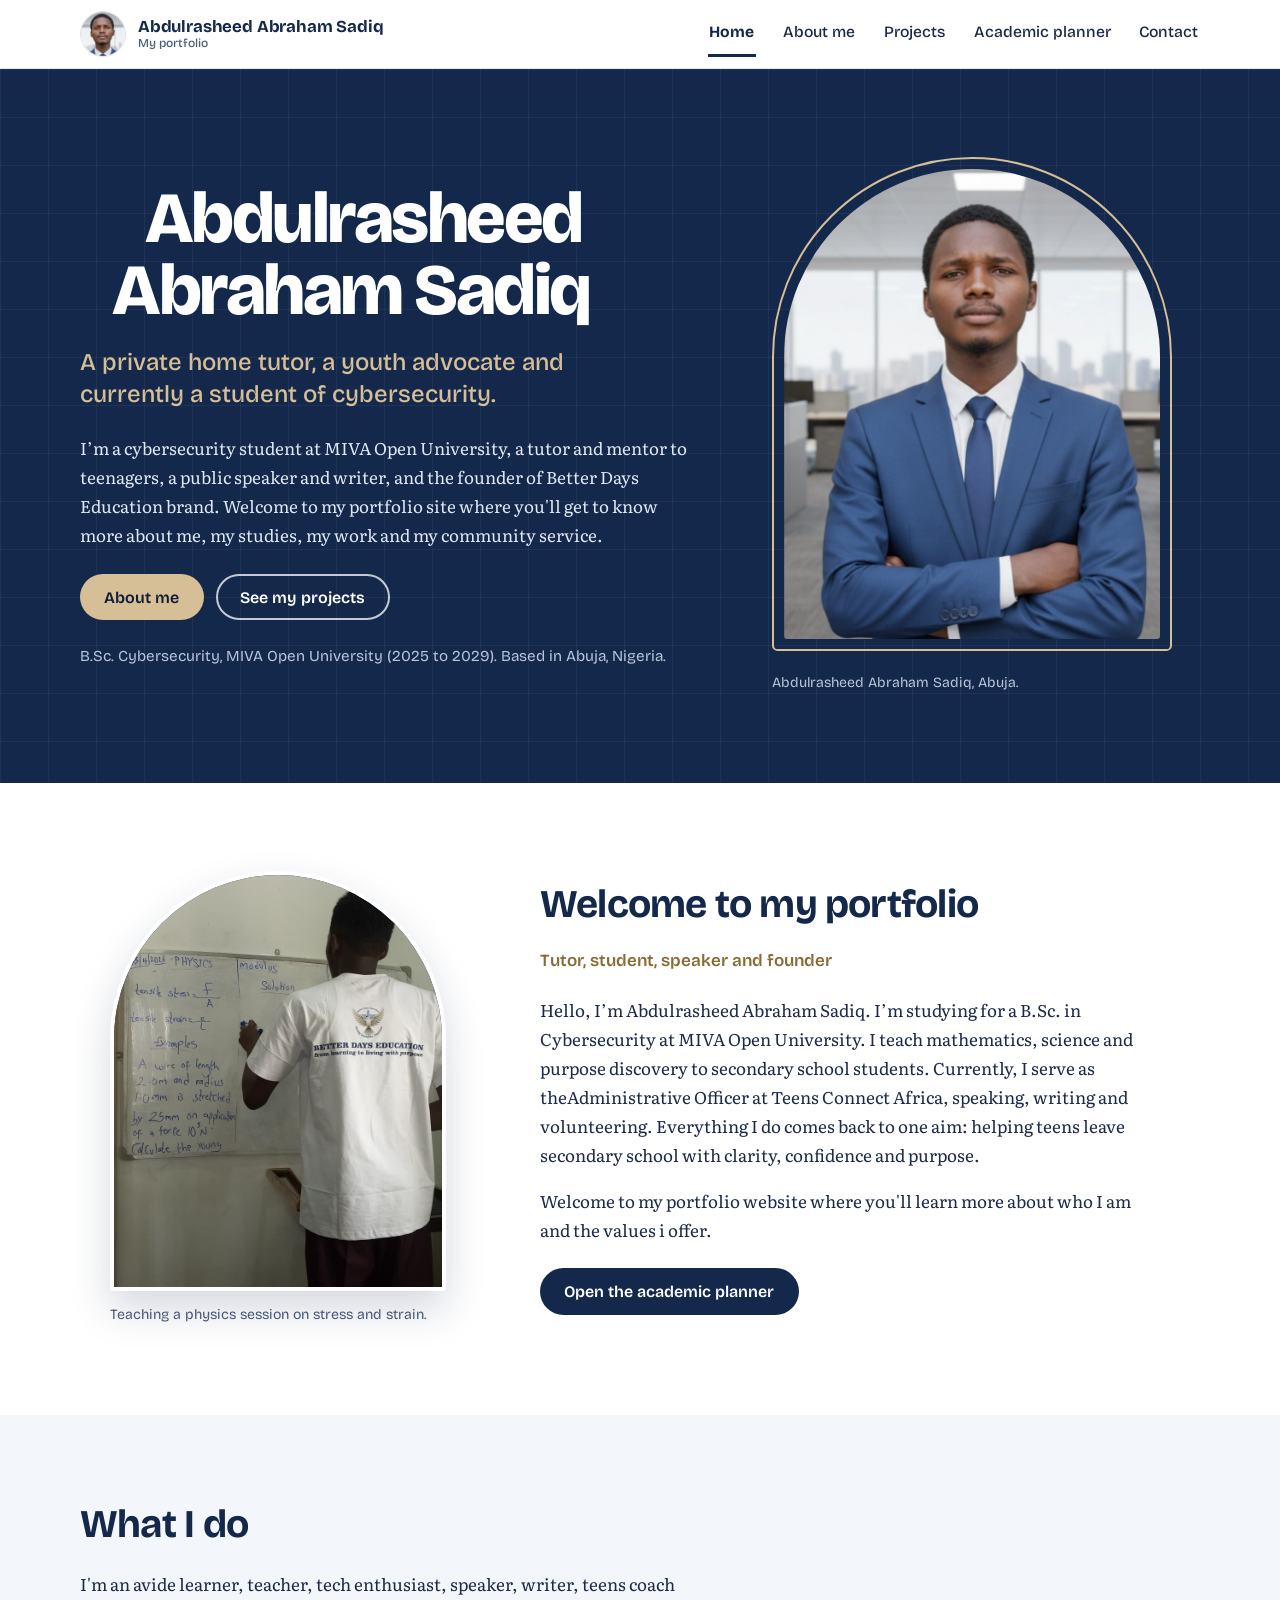
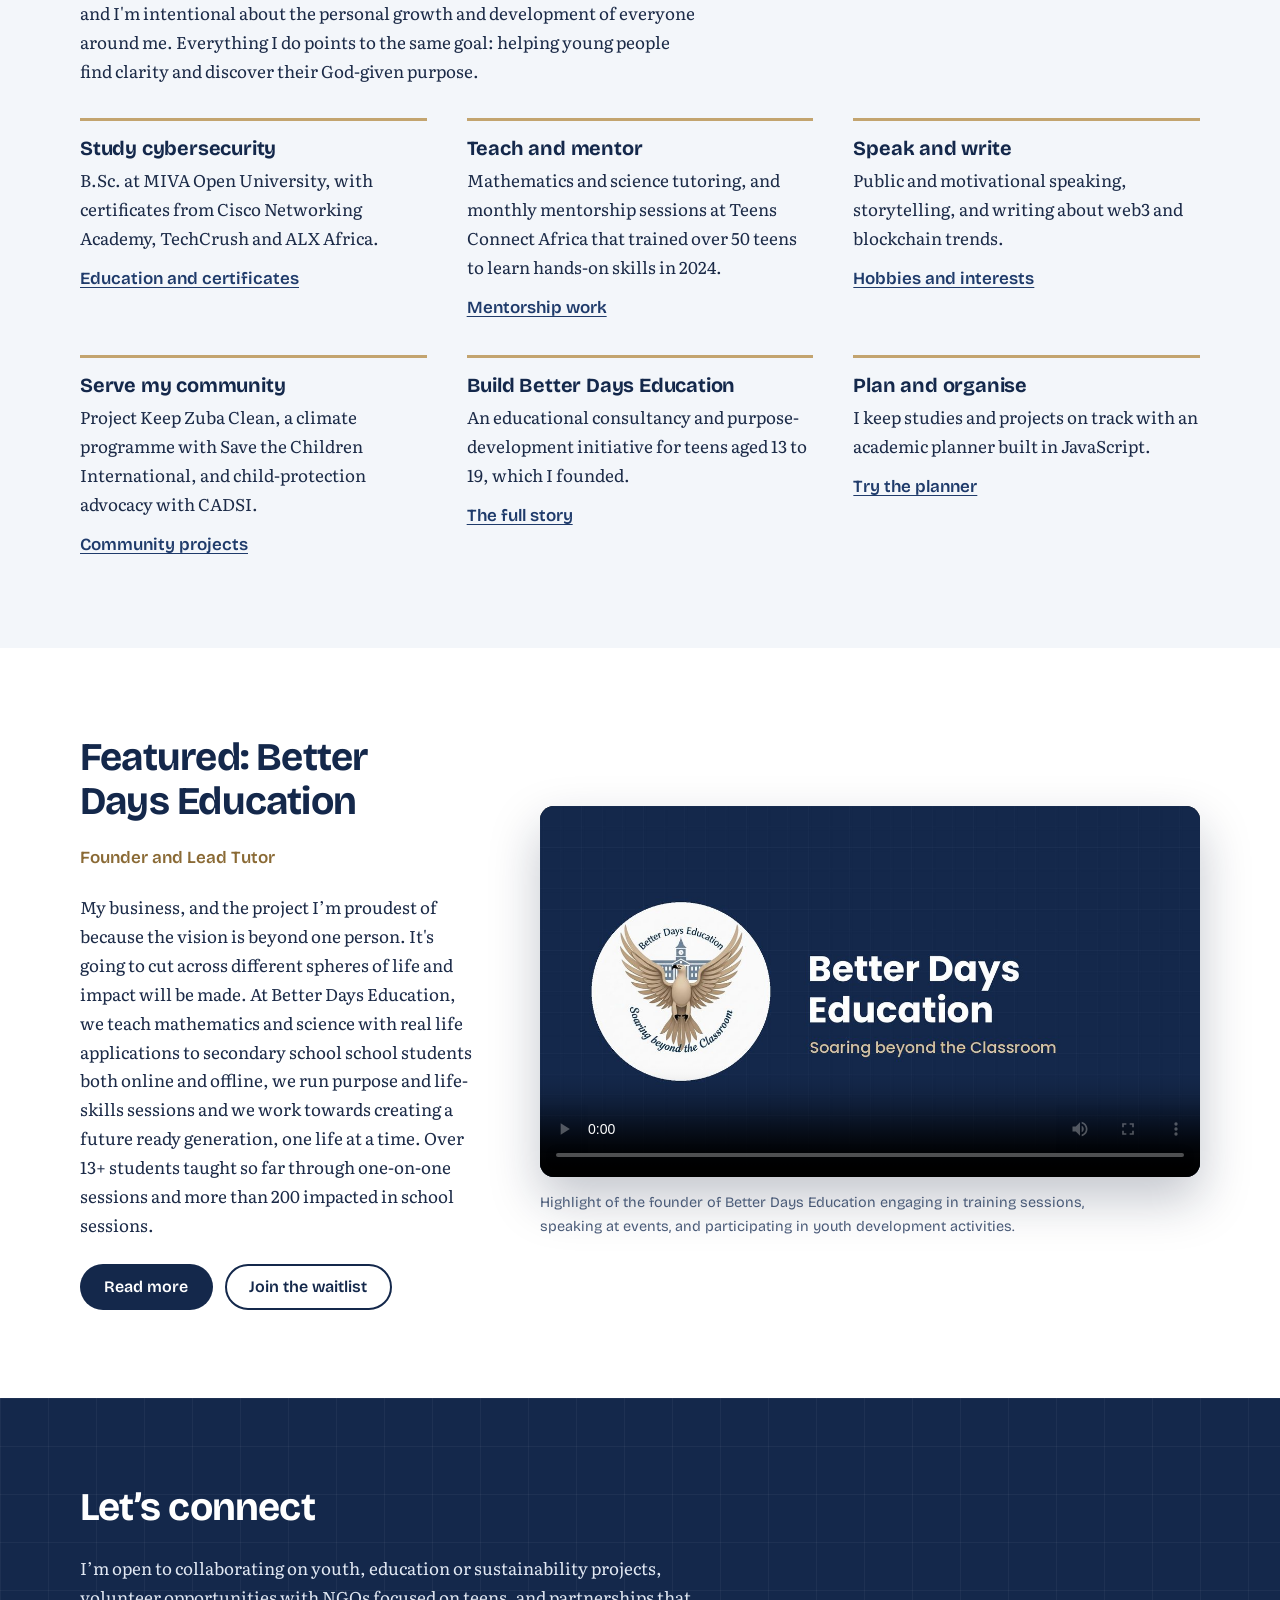
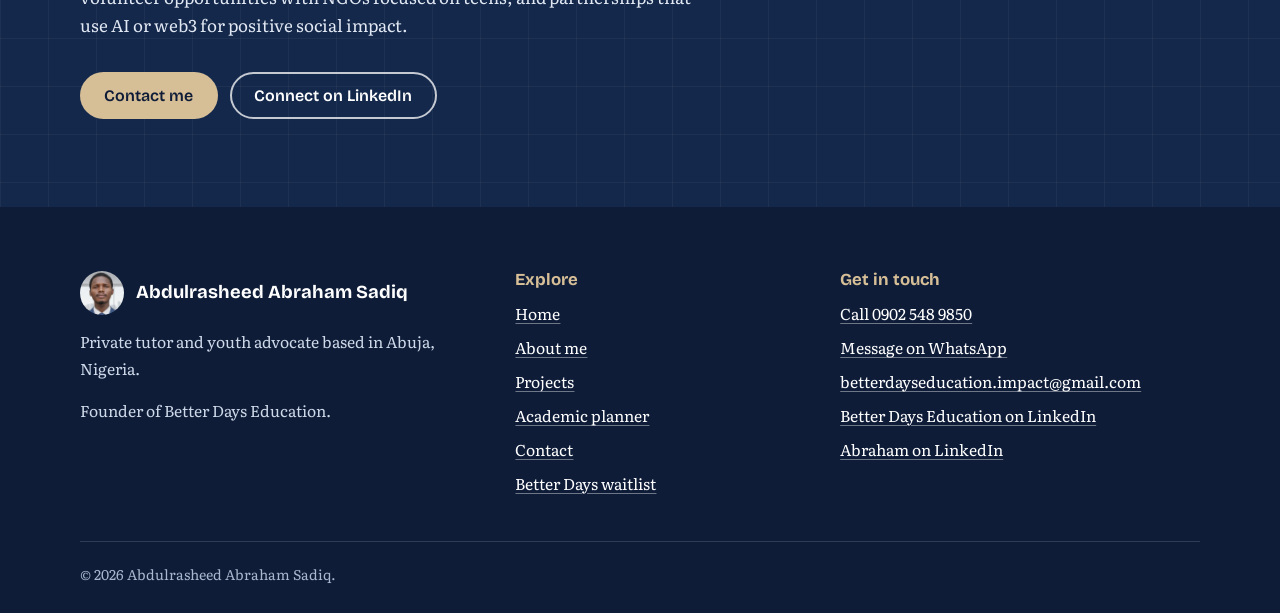
==== index.html @ d87b63cf "Initial commit - my awesome website" ====
<!doctype html>
<html lang="en">
<head>
  <meta charset="utf-8">
  <meta name="viewport" content="width=device-width, initial-scale=1">
  <title>Abdulrasheed Abraham Sadiq | My Portfolio</title>
  <meta name="description" content="Abdulrasheed Abraham Sadiq: cybersecurity student, educator, youth advocate and founder of Better Days Education in Abuja, Nigeria.">
  <meta name="theme-color" content="#14284b">
  <meta property="og:title" content="Abdulrasheed Abraham Sadiq | My Portfolio">
  <meta property="og:description" content="Student portfolio of Abdulrasheed Abraham Sadiq: cybersecurity student, private home tutor, youth advocate and founder of Better Days Education brand in Abuja, Nigeria.">
  <meta property="og:type" content="website">
  <link rel="icon" type="image/png" sizes="64x64" href="images/favicon-64.png">
  <link rel="apple-touch-icon" href="images/favicon.png">
  <link rel="preconnect" href="https://fonts.googleapis.com">
  <link rel="preconnect" href="https://fonts.gstatic.com" crossorigin>
  <link href="https://fonts.googleapis.com/css2?family=Bricolage+Grotesque:opsz,wght@12..96,400..800&amp;family=Literata:opsz,wght@7..72,400..700&amp;display=swap" rel="stylesheet">
  <link rel="stylesheet" href="css/style.css">
  <script>document.documentElement.classList.add('js');</script>
</head>
<body>
  <a class="skip-link" href="#main">Skip to content</a>

  <header class="site-header">
    <div class="container header-inner">
      <a class="brand" href="index.html" aria-label="Abdulrasheed Abraham Sadiq, home">
        <img src="images/avatar.jpg" alt="" width="46" height="46">
        <span class="brand-text">
          <span class="brand-name">Abdulrasheed Abraham Sadiq</span>
          <span class="brand-tag">My portfolio</span>
        </span>
      </a>
      <button class="menu-toggle" type="button" aria-expanded="false" aria-controls="site-nav" aria-label="Open menu"><span></span></button>
      <nav class="site-nav" id="site-nav" aria-label="Main">
        <ul>
          <li><a href="index.html" aria-current="page">Home</a></li>
          <li><a href="about.html">About me</a></li>
          <li><a href="projects.html">Projects</a></li>
          <li><a href="planner.html">Academic planner</a></li>
          <li><a href="contact.html">Contact</a></li>
        </ul>
      </nav>
    </div>
  </header>

  <main id="main">

    <section class="hero" aria-labelledby="hero-title">
      <div class="container hero-grid">
        <div>
          <h1 class="hero-name" id="hero-title"><span>Abdulrasheed</span> <span>Abraham</span> <span>Sadiq</span></h1>
          <p class="lead">A private home tutor, a youth advocate and currently a student of cybersecurity.</p>
          <p>I’m a cybersecurity student at MIVA Open University, a tutor and mentor to teenagers, a public speaker and writer, and the founder of Better Days Education brand. Welcome to my portfolio site where you'll get to know more about me, my studies, my work and my community service.</p>
          <div class="btn-row">
            <a class="btn btn--tan" href="about.html">About me</a>
            <a class="btn btn--ghost-light" href="projects.html">See my projects</a>
          </div>
          <p class="hero-note">B.Sc. Cybersecurity, MIVA Open University (2025 to 2029). Based in Abuja, Nigeria.</p>
        </div>
        <figure class="hero-photo">
          <div class="hero-frame">
            <div class="arch">
              <img src="images/abdulrasheed-portrait.jpg" width="760" height="950" fetchpriority="high"
                   alt="Portrait of Abdulrasheed Abraham Sadiq in a blue suit and tie with his arms folded.">
            </div>
          </div>
          <figcaption>Abdulrasheed Abraham Sadiq, Abuja.</figcaption>
        </figure>
      </div>
    </section>

    <section class="section" aria-labelledby="welcome-title">
      <div class="container split">
        <figure class="portrait">
          <div class="arch">
            <img src="images/teaching-whiteboard.jpg" width="768" height="1020" loading="lazy"
                 alt="Abdulrasheed teaching physics at a whiteboard, seen from behind in a Better Days Education shirt, with worked examples on tensile stress and strain.">
          </div>
          <figcaption>Teaching a physics session on stress and strain.</figcaption>
        </figure>
        <div>
          <h2 id="welcome-title">Welcome to my portfolio</h2>
          <p class="role">Tutor, student, speaker and founder</p>
          <p>Hello, I’m Abdulrasheed Abraham Sadiq. I’m studying for a B.Sc. in Cybersecurity at MIVA Open University. I teach mathematics, science and purpose discovery to secondary school students. Currently, I serve as theAdministrative Officer at Teens Connect Africa, speaking, writing and volunteering. Everything I do comes back to one aim: helping teens leave secondary school with clarity, confidence and purpose.</p>
          <p>Welcome to my portfolio website where you'll learn more about who I am and the values i offer.</p>
          <div class="btn-row">
            <a class="btn btn--primary" href="planner.html">Open the academic planner</a>
          </div>
        </div>
      </div>
    </section>

    <section class="section section--paper" aria-labelledby="do-title">
      <div class="container">
        <div class="section-head">
          <h2 id="do-title">What I do</h2>
          <p>I'm an avide learner, teacher, tech enthusiast, speaker, writer, teens coach and I'm intentional about the personal growth and development of everyone around me. Everything I do points to the same goal: helping young people find clarity and discover their God-given purpose.</p>
        </div>
        <ul class="do-grid">
          <li>
            <h3>Study cybersecurity</h3>
            <p>B.Sc. at MIVA Open University, with certificates from Cisco Networking Academy, TechCrush and ALX Africa.</p>
            <a href="about.html#education">Education and certificates</a>
          </li>
          <li>
            <h3>Teach and mentor</h3>
            <p>Mathematics and science tutoring, and monthly mentorship sessions at Teens Connect Africa that trained over 50 teens to learn hands-on skills in 2024.</p>
            <a href="projects.html#teens-connect-africa">Mentorship work</a>
          </li>
          <li>
            <h3>Speak and write</h3>
            <p>Public and motivational speaking, storytelling, and writing about web3 and blockchain trends.</p>
            <a href="about.html#interests">Hobbies and interests</a>
          </li>
          <li>
            <h3>Serve my community</h3>
            <p>Project Keep Zuba Clean, a climate programme with Save the Children International, and child-protection advocacy with CADSI.</p>
            <a href="projects.html#child-protection">Community projects</a>
          </li>
          <li>
            <h3>Build Better Days Education</h3>
            <p>An educational consultancy and purpose-development initiative for teens aged 13 to 19, which I founded.</p>
            <a href="projects.html#better-days-detail">The full story</a>
          </li>
          <li>
            <h3>Plan and organise</h3>
            <p>I keep studies and projects on track with an academic planner built in JavaScript.</p>
            <a href="planner.html">Try the planner</a>
          </li>
        </ul>
      </div>
    </section>

    <section class="section" aria-labelledby="bde-title">
      <div class="container split">
        <div>
          <h2 id="bde-title">Featured: Better Days Education</h2>
          <p class="role">Founder and Lead Tutor</p>
          <p>My business, and the project I’m proudest of because the vision is beyond one person. It's going to cut across different spheres of life and impact will be made. At Better Days Education, we teach mathematics and science with real life applications to secondary school school students both online and offline, we run purpose and life-skills sessions and we work towards creating a future ready generation, one life at a time. Over 13+ students taught so far through one-on-one sessions and more than 200 impacted in school sessions.</p>
          <div class="btn-row">
            <a class="btn btn--primary" href="projects.html#better-days-detail">Read more</a>
            <a class="btn btn--ghost" href="https://forms.gle/La4rFSnzmkoXGGqj7" target="_blank" rel="noopener noreferrer">Join the waitlist</a>
          </div>
        </div>
        <figure class="video-frame">
          <video controls preload="metadata" playsinline poster="media/intro-poster.jpg" aria-describedby="video-desc">
            <source src="media/better-days-intro1.mp4" type="video/mp4">
            <source src="media/better-days-intro.webm" type="video/webm">
            <p>Your browser cannot play this video. <a href="media/better-days-intro.mp4">Download the video</a> instead.</p>
          </video>
          <figcaption id="video-desc">Highlight of the founder of Better Days Education engaging in training sessions, speaking at events, and participating in youth development activities.</figcaption>
        </figure>
      </div>
    </section>

    <section class="section section--navy" aria-labelledby="connect-title">
      <div class="container">
        <div class="section-head">
          <h2 id="connect-title">Let’s connect</h2>
          <p>I’m open to collaborating on youth, education or sustainability projects, volunteer opportunities with NGOs focused on teens, and partnerships that use AI or web3 for positive social impact.</p>
        </div>
        <div class="btn-row">
          <a class="btn btn--tan" href="contact.html">Contact me</a>
          <a class="btn btn--ghost-light" href="https://www.linkedin.com/in/abraham-a-sadiq-4021592b7" target="_blank" rel="noopener noreferrer">Connect on LinkedIn</a>
        </div>
      </div>
    </section>

  </main>

  <footer class="site-footer">
    <div class="container">
      <div class="footer-grid">
        <div>
          <p class="footer-brand"><img src="images/avatar.jpg" alt="" width="44" height="44" loading="lazy"><span>Abdulrasheed Abraham Sadiq</span></p>
          <p>Private tutor and youth advocate based in Abuja, Nigeria.</p>
          <p>Founder of Better Days Education.</p>
        </div>
        <div>
          <h2>Explore</h2>
          <ul>
          <li><a href="index.html">Home</a></li>
          <li><a href="about.html">About me</a></li>
          <li><a href="projects.html">Projects</a></li>
          <li><a href="planner.html">Academic planner</a></li>
          <li><a href="contact.html">Contact</a></li>
          <li><a href="https://forms.gle/La4rFSnzmkoXGGqj7" target="_blank" rel="noopener noreferrer">Better Days waitlist</a></li>
          </ul>
        </div>
        <div>
          <h2>Get in touch</h2>
          <ul>
            <li><a href="tel:+2349025489850">Call 0902 548 9850</a></li>
            <li><a href="https://wa.me/2349025489850?text=Hello%20Better%20Days%20Education%2C%20I%27d%20like%20to%20make%20an%20enquiry." target="_blank" rel="noopener noreferrer">Message on WhatsApp</a></li>
            <li><a href="mailto:betterdayseducation.impact@gmail.com">betterdayseducation.impact@gmail.com</a></li>
            <li><a href="https://www.linkedin.com/company/better-days-education/" target="_blank" rel="noopener noreferrer">Better Days Education on LinkedIn</a></li>
            <li><a href="https://www.linkedin.com/in/abraham-a-sadiq-4021592b7" target="_blank" rel="noopener noreferrer">Abraham on LinkedIn</a></li>
          </ul>
        </div>
      </div>
      <div class="footer-bottom">
        <p>&copy; <span id="year">2026</span> Abdulrasheed Abraham Sadiq.</p>
      </div>
    </div>
  </footer>

  <script src="js/main.js"></script>
</body>
</html>
---- css/style.css ----
/* ==========================================================================
   Better Days Education - shared stylesheet (used by every page)
   Colours come from the Better Days logo: navy lettering, slate-blue school
   building and tan wings. Headings use Bricolage Grotesque, reading text uses
   Literata. If Google Fonts cannot load, the fallbacks below take over.
   ========================================================================== */

/* 1. Design tokens ------------------------------------------------------- */
:root {
  --navy-900: #0e1c38;
  --navy-800: #14284b;
  --navy-700: #1f3b6b;
  --slate-500: #6f86a8;
  --slate-300: #b9c6da;
  --slate-200: #dbe3ee;
  --paper: #f3f6fa;
  --white: #ffffff;
  --tan-400: #d6be96;
  --tan-500: #c3a46f;
  --tan-700: #8a6a35;
  --ink: #1b2a47;
  --muted: #4a5b78;
  --success: #1d7a52;
  --danger: #b3261e;
  --focus: #2b63d9;

  --font-display: "Bricolage Grotesque", "Poppins", system-ui, -apple-system, "Segoe UI", sans-serif;
  --font-body: "Literata", "Lora", Georgia, "Times New Roman", serif;

  --gutter: clamp(1rem, 4vw, 2rem);
  --maxw: 70rem;
  --radius: 14px;
  --header-h: 4.25rem;
}

/* 2. Base ---------------------------------------------------------------- */
*,
*::before,
*::after { box-sizing: border-box; }

html {
  scroll-behavior: smooth;
  -webkit-text-size-adjust: 100%;
  scroll-padding-top: calc(var(--header-h) + 1rem);
}

body {
  margin: 0;
  font-family: var(--font-body);
  font-size: 1.0625rem;
  line-height: 1.7;
  color: var(--ink);
  background: var(--white);
}

img,
video { display: block; max-width: 100%; height: auto; }

h1, h2, h3 {
  font-family: var(--font-display);
  color: var(--navy-800);
  line-height: 1.12;
  letter-spacing: -0.02em;
  margin: 0 0 0.6em;
  text-wrap: balance;
}
h1 { font-size: clamp(2.2rem, 4.6vw + 0.8rem, 3.6rem); font-weight: 800; }
h2 { font-size: clamp(1.65rem, 2.2vw + 1rem, 2.45rem); font-weight: 700; }
h3 { font-size: 1.25rem; font-weight: 700; letter-spacing: -0.01em; }

p { margin: 0 0 1em; max-width: 62ch; }
ul, ol { margin: 0 0 1em; padding-left: 1.25rem; }
li + li { margin-top: 0.35em; }

a {
  color: var(--navy-700);
  text-decoration-thickness: 0.08em;
  text-underline-offset: 0.18em;
  transition: color 0.2s ease;
}
a:hover { color: var(--tan-700); }

:focus-visible {
  outline: 3px solid var(--focus);
  outline-offset: 3px;
  border-radius: 4px;
}

.hero :focus-visible,
.section--navy :focus-visible,
.site-footer :focus-visible { outline-color: var(--tan-400); }

.visually-hidden {
  position: absolute !important;
  width: 1px; height: 1px;
  margin: -1px; padding: 0;
  overflow: hidden;
  clip: rect(0 0 0 0);
  white-space: nowrap;
  border: 0;
}

.container { width: min(var(--maxw), 100% - 2 * var(--gutter)); margin-inline: auto; }

.skip-link {
  position: absolute;
  left: 1rem; top: -4rem;
  z-index: 100;
  padding: 0.7rem 1rem;
  background: var(--navy-800);
  color: #fff;
  font-family: var(--font-display);
  border-radius: 8px;
  transition: top 0.2s ease;
}
.skip-link:focus { top: 1rem; }

/* 3. Buttons ------------------------------------------------------------- */
.btn {
  display: inline-flex;
  align-items: center;
  justify-content: center;
  gap: 0.5rem;
  min-height: 2.9rem;
  padding: 0.7rem 1.4rem;
  border: 2px solid transparent;
  border-radius: 999px;
  font-family: var(--font-display);
  font-size: 1rem;
  font-weight: 600;
  line-height: 1.2;
  text-decoration: none;
  cursor: pointer;
  transition: background-color 0.2s ease, color 0.2s ease, border-color 0.2s ease, transform 0.2s ease;
}
.btn:hover { transform: translateY(-2px); }
.btn:active { transform: translateY(0); }

.btn--primary { background: var(--navy-800); color: #fff; }
.btn--primary:hover { background: var(--navy-700); color: #fff; }

.btn--tan { background: var(--tan-400); color: var(--navy-900); }
.btn--tan:hover { background: var(--tan-500); color: var(--navy-900); }

.btn--ghost { border-color: var(--navy-800); color: var(--navy-800); background: transparent; }
.btn--ghost:hover { background: var(--navy-800); color: #fff; }

.btn--ghost-light { border-color: rgba(255, 255, 255, 0.75); color: #fff; background: transparent; }
.btn--ghost-light:hover { background: #fff; color: var(--navy-800); }

.btn--small { min-height: 2.75rem; padding: 0.45rem 1rem; font-size: 0.92rem; }
.btn[disabled] { opacity: 0.5; cursor: not-allowed; transform: none; }

.btn-row { display: flex; flex-wrap: wrap; gap: 0.75rem; margin-top: 1.5rem; }

/* 4. Header and navigation ----------------------------------------------- */
.site-header {
  position: sticky;
  top: 0;
  z-index: 50;
  background: rgba(255, 255, 255, 0.97);
  border-bottom: 1px solid var(--slate-200);
  transition: box-shadow 0.25s ease;
}
.site-header.is-scrolled { box-shadow: 0 8px 24px rgba(20, 40, 75, 0.09); }

.header-inner {
  display: flex;
  align-items: center;
  justify-content: space-between;
  gap: 1rem;
  min-height: var(--header-h);
}

.brand {
  display: flex;
  align-items: center;
  gap: 0.75rem;
  color: var(--navy-800);
  text-decoration: none;
}
.brand:hover { color: var(--navy-800); }
.brand img {
  width: 46px; height: 46px;
  border-radius: 50%;
  border: 1px solid var(--slate-200);
  background: #fff;
}
.brand-text { display: flex; flex-direction: column; line-height: 1.15; font-family: var(--font-display); }
.brand-name { font-size: 1.05rem; font-weight: 700; letter-spacing: -0.01em; }
.brand-tag { font-size: 0.75rem; font-weight: 500; color: var(--muted); }

.menu-toggle {
  display: none;
  width: 2.9rem; height: 2.9rem;
  padding: 0;
  border: 1.5px solid var(--slate-300);
  border-radius: 12px;
  background: #fff;
  cursor: pointer;
  position: relative;
}
.menu-toggle span,
.menu-toggle span::before,
.menu-toggle span::after {
  position: absolute;
  left: 50%;
  width: 1.3rem; height: 2px;
  margin-left: -0.65rem;
  background: var(--navy-800);
  border-radius: 2px;
  transition: transform 0.25s ease, opacity 0.2s ease, top 0.25s ease;
}
.menu-toggle span { top: 50%; margin-top: -1px; }
.menu-toggle span::before,
.menu-toggle span::after { content: ""; left: 0; margin-left: 0; }
.menu-toggle span::before { top: -7px; }
.menu-toggle span::after { top: 7px; }
.menu-toggle[aria-expanded="true"] span { background: transparent; }
.menu-toggle[aria-expanded="true"] span::before { top: 0; transform: rotate(45deg); }
.menu-toggle[aria-expanded="true"] span::after { top: 0; transform: rotate(-45deg); }

.site-nav ul {
  display: flex;
  align-items: center;
  gap: clamp(0.9rem, 2vw, 1.75rem);
  margin: 0; padding: 0;
  list-style: none;
}
.site-nav li + li { margin-top: 0; }
.site-nav a:not(.btn) {
  display: inline-block;
  padding: 0.5rem 0.1rem;
  font-family: var(--font-display);
  font-size: 0.98rem;
  font-weight: 500;
  color: var(--ink);
  text-decoration: none;
  border-bottom: 3px solid transparent;
  transition: border-color 0.2s ease, color 0.2s ease;
}
.site-nav a:not(.btn):hover { border-bottom-color: var(--tan-500); color: var(--navy-800); }
.site-nav a[aria-current="page"] { border-bottom-color: var(--navy-800); color: var(--navy-800); font-weight: 700; }

@media (max-width: 56rem) {
  .menu-toggle { display: inline-block; }
  .js .site-nav {
    position: absolute;
    top: 100%; left: 0; right: 0;
    padding: 0.5rem var(--gutter) 1.25rem;
    background: #fff;
    border-bottom: 1px solid var(--slate-200);
    box-shadow: 0 18px 30px rgba(20, 40, 75, 0.12);
    opacity: 0;
    visibility: hidden;
    transform: translateY(-8px);
    transition: opacity 0.25s ease, transform 0.25s ease, visibility 0s linear 0.25s;
  }
  .js .site-nav.is-open {
    opacity: 1;
    visibility: visible;
    transform: translateY(0);
    transition: opacity 0.25s ease, transform 0.25s ease, visibility 0s;
  }
  .site-nav ul { flex-direction: column; align-items: stretch; gap: 0; }
  .site-nav li { border-bottom: 1px solid var(--slate-200); }
  .site-nav li:last-child { border-bottom: 0; padding-top: 1rem; }
  .site-nav a:not(.btn) { display: block; padding: 0.95rem 0.25rem; border-bottom: 0; }
  .site-nav a[aria-current="page"] { box-shadow: inset 3px 0 0 var(--navy-800); padding-left: 0.9rem; }
  .site-nav .btn { width: 100%; }
}

@media (max-width: 24rem) { .brand-tag { display: none; } }

/* 5. Home hero ----------------------------------------------------------- */
.hero {
  position: relative;
  overflow: clip;
  color: #fff;
  background-color: var(--navy-800);
  /* faint graph paper, a nod to the maths and physics lessons */
  background-image:
    linear-gradient(rgba(255, 255, 255, 0.05) 1px, transparent 1px),
    linear-gradient(90deg, rgba(255, 255, 255, 0.05) 1px, transparent 1px);
  background-size: 48px 48px;
  padding-block: clamp(2.5rem, 7vw, 5.5rem);
}
.hero-grid { display: grid; gap: 3rem; align-items: center; }
@media (min-width: 56rem) {
  .hero-grid { grid-template-columns: minmax(0, 1.15fr) minmax(0, 0.85fr); gap: 3rem; }
}

.hero h1 {
  margin: 0 0 1.25rem;
  color: #fff;
  font-size: clamp(2.9rem, 9vw, 5.25rem);
  font-weight: 800;
  line-height: 0.98;
  letter-spacing: -0.035em;
}
.hero h1 span { display: inline; }
/* Each line sits a little further left than the one above, so the headline climbs. */
@media (min-width: 48rem) {
  .hero h1 span:nth-child(1) { margin-left: 0.9em; }
  .hero h1 span:nth-child(2) { margin-left: 0.45em; }
}

.hero .lead { color: var(--tan-400); font-family: var(--font-display); font-size: clamp(1.1rem, 1.2vw + 0.8rem, 1.5rem); font-weight: 500; line-height: 1.35; max-width: 32ch; }
.hero p { color: #e1e8f3; }
.hero .hero-note { margin-top: 1.5rem; margin-bottom: 0; font-family: var(--font-display); font-size: 0.95rem; color: var(--slate-300); }
.fine-print { margin-top: 1rem; font-family: var(--font-display); font-size: 0.95rem; color: var(--muted); }
.section--navy .fine-print { color: var(--slate-300); }

.hero-photo { margin: 0; width: min(100%, 25rem); justify-self: center; }
.hero-frame { position: relative; padding: 12px; }
.arch {
  position: relative;
  z-index: 1;
  aspect-ratio: 4 / 5;
  overflow: hidden;
  border-radius: 999px 999px 16px 16px;
  background: var(--navy-700);
}
.arch img { width: 100%; height: 100%; object-fit: cover; }
.hero-frame::before {
  content: "";
  position: absolute;
  top: 0px; left: 0px; right: 0; bottom: 0;
  border: 2px solid var(--tan-400);
  border-radius: 999px 999px 28px 28px;
}
.hero-photo figcaption { position: relative; z-index: 2; margin: 1.25rem 0 0; font-family: var(--font-display); font-size: 0.88rem; color: var(--slate-300); }

/* The one orchestrated moment: headline lines rise, the arch photo unveils. */
@media (prefers-reduced-motion: no-preference) {
  .hero h1 span { opacity: 0; transform: translateY(24px); animation: rise 0.8s cubic-bezier(0.2, 0.7, 0.2, 1) forwards; }
  .hero h1 span:nth-child(2) { animation-delay: 0.12s; }
  .hero h1 span:nth-child(3) { animation-delay: 0.24s; }
  .hero .arch { clip-path: inset(100% 0 0 0); animation: unveil 1.1s 0.3s cubic-bezier(0.2, 0.7, 0.2, 1) forwards; }
}
@keyframes rise { to { opacity: 1; transform: translateY(0); } }
@keyframes unveil { to { clip-path: inset(0 0 0 0); } }

/* 6. Sections and layout ------------------------------------------------- */
.section { padding-block: clamp(3rem, 7vw, 5.5rem); }
.section--paper { background: var(--paper); }
.section--navy {
  background-color: var(--navy-800);
  color: #e1e8f3;
  background-image:
    linear-gradient(rgba(255, 255, 255, 0.045) 1px, transparent 1px),
    linear-gradient(90deg, rgba(255, 255, 255, 0.045) 1px, transparent 1px);
  background-size: 48px 48px;
}
.section--navy h2, .section--navy h3 { color: #fff; }
.section--navy a:not(.btn) { color: var(--tan-400); }

.section-head { max-width: 46rem; margin-bottom: 2rem; }
.section-head p:last-child { margin-bottom: 0; }
.lead { font-size: 1.2rem; color: var(--muted); }

.split { display: grid; gap: 2rem 4rem; align-items: center; }
@media (min-width: 56rem) {
  .split { grid-template-columns: minmax(0, 0.75fr) minmax(0, 1.25fr); }
  .split--even { grid-template-columns: minmax(0, 1fr) minmax(0, 1fr); }
  .split--top { align-items: start; }
}
.portrait { margin: 0; width: min(100%, 21rem); justify-self: center; }
.portrait .arch { border: 4px solid #fff; box-shadow: 0 18px 40px rgba(20, 40, 75, 0.18); }
.portrait figcaption, .photo figcaption { margin-top: 0.75rem; font-family: var(--font-display); font-size: 0.88rem; color: var(--muted); }

.role { margin: -0.2em 0 1.2em; font-family: var(--font-display); font-weight: 600; color: var(--tan-700); }

.photo { margin: 0; }
.photo img { width: 100%; border-radius: var(--radius); }
.photo--arch { width: min(100%, 21rem); }
.photo--arch .arch { box-shadow: 0 18px 40px rgba(20, 40, 75, 0.16); }

.pair { display: grid; gap: 2rem 3rem; }
@media (min-width: 48rem) { .pair { grid-template-columns: 1fr 1fr; } }
.pair h3 { margin-bottom: 0.4em; }

.tick-list { display: grid; gap: 0.8rem; margin: 0; padding: 0; list-style: none; }
.tick-list li { position: relative; margin: 0; padding: 0.95rem 1rem 0.95rem 3.1rem; background: #fff; border-left: 4px solid var(--tan-500); border-radius: 0 10px 10px 0; font-family: var(--font-display); font-weight: 500; color: var(--navy-800); }
.tick-list li::before {
  content: "";
  position: absolute;
  left: 1rem; top: 1.2rem;
  width: 1.1rem; height: 1.1rem;
  background: var(--navy-800);
  -webkit-mask: url("data:image/svg+xml,%3Csvg xmlns='http://www.w3.org/2000/svg' viewBox='0 0 20 20'%3E%3Cpath d='M7.6 14.2 3.4 10l1.4-1.4 2.8 2.8 7.6-7.6L16.6 5z'/%3E%3C/svg%3E") center / contain no-repeat;
  mask: url("data:image/svg+xml,%3Csvg xmlns='http://www.w3.org/2000/svg' viewBox='0 0 20 20'%3E%3Cpath d='M7.6 14.2 3.4 10l1.4-1.4 2.8 2.8 7.6-7.6L16.6 5z'/%3E%3C/svg%3E") center / contain no-repeat;
}
.link-list { display: flex; flex-wrap: wrap; gap: 0.5rem 1.5rem; margin: 1.25rem 0 0; padding: 0; list-style: none; font-family: var(--font-display); font-weight: 500; }
.link-list li + li { margin-top: 0; }

.focus-list { display: grid; gap: 0.5rem 2rem; margin: 1.5rem 0 0; padding: 0; list-style: none; font-family: var(--font-display); font-weight: 500; }
.focus-list li { margin: 0; padding-left: 1.4rem; position: relative; }
.focus-list li::before { content: ""; position: absolute; left: 0; top: 0.65em; width: 0.6rem; height: 0.6rem; border-radius: 50%; background: var(--tan-500); }
@media (min-width: 40rem) { .focus-list { grid-template-columns: repeat(2, 1fr); } }
@media (min-width: 64rem) { .focus-list { grid-template-columns: repeat(3, 1fr); } }

.pull {
  margin: 0;
  max-width: 44rem;
  padding: 0.4rem 0 0.4rem 1.5rem;
  border-left: 5px solid var(--tan-500);
  font-family: var(--font-display);
  font-size: clamp(1.2rem, 1.6vw + 0.8rem, 1.7rem);
  font-weight: 500;
  line-height: 1.4;
  color: var(--navy-800);
}
.section--navy .pull { color: #fff; border-left-color: var(--tan-400); }

.video-frame { margin: 0; }
.video-frame video { width: 100%; aspect-ratio: 16 / 9; background: #000; border-radius: var(--radius); box-shadow: 0 22px 50px rgba(14, 28, 56, 0.25); }
.video-frame figcaption { margin-top: 0.85rem; font-family: var(--font-display); font-size: 0.9rem; color: var(--muted); max-width: 62ch; }

/* 7. Tables -------------------------------------------------------------- */
.table-wrap { overflow-x: auto; margin-block: 1.5rem 2rem; }
table { width: 100%; border-collapse: collapse; font-family: var(--font-display); font-size: 0.98rem; line-height: 1.5; }
caption { padding-bottom: 0.75rem; text-align: left; font-size: 1.15rem; font-weight: 700; color: var(--navy-800); }
th, td { padding: 0.85rem 1rem; text-align: left; vertical-align: top; }
thead th { background: var(--navy-800); color: #fff; font-weight: 600; white-space: nowrap; }
thead th:first-child { border-top-left-radius: 10px; }
thead th:last-child { border-top-right-radius: 10px; }
tbody th { font-weight: 700; color: var(--navy-800); }
tbody th, tbody td { background: #fff; border-bottom: 1px solid var(--slate-200); }
tbody tr:nth-child(even) th, tbody tr:nth-child(even) td { background: var(--paper); }
.section--paper tbody tr:nth-child(even) th, .section--paper tbody tr:nth-child(even) td { background: #fbfcfe; }
td small { display: block; margin-top: 0.2rem; color: var(--muted); font-size: 0.85rem; }

@media (max-width: 40rem) {
  .table--stack thead { position: absolute; width: 1px; height: 1px; overflow: hidden; clip: rect(0 0 0 0); }
  .table--stack, .table--stack tbody, .table--stack tr, .table--stack th, .table--stack td { display: block; }
  .table--stack tr { margin-bottom: 0.9rem; border: 1px solid var(--slate-200); border-radius: 12px; overflow: hidden; }
  .table--stack tbody th { padding-bottom: 0.2rem; border-bottom: 0; font-size: 1.05rem; }
  .table--stack td { display: grid; grid-template-columns: 6.5rem 1fr; gap: 0.75rem; border-bottom: 0; padding-block: 0.4rem; }
  .table--stack td::before { content: attr(data-label); font-weight: 600; color: var(--muted); }
  .table--stack td:last-child { padding-bottom: 0.9rem; }
}

/* 8. Skills, plan, gallery ----------------------------------------------- */
.skills { margin: 0; }
.skills > div { display: grid; gap: 0.4rem 2rem; padding: 1.2rem 0; border-top: 1px solid var(--slate-200); }
.skills > div:last-child { border-bottom: 1px solid var(--slate-200); }
@media (min-width: 48rem) { .skills > div { grid-template-columns: 14rem 1fr; } }
.skills dt { font-family: var(--font-display); font-size: 1.1rem; font-weight: 700; color: var(--navy-800); }
.skills dd { margin: 0; }
.chips { display: flex; flex-wrap: wrap; gap: 0.5rem; margin: 0; padding: 0; list-style: none; }
.chips li { margin: 0; padding: 0.3rem 0.85rem; background: #fff; border: 1px solid var(--slate-200); border-radius: 999px; font-family: var(--font-display); font-size: 0.93rem; font-weight: 500; color: var(--ink); }
.section--paper .chips li { background: #fff; }

.plan { list-style: none; margin: 1.5rem 0 0; padding: 0; counter-reset: step; display: grid; gap: 1rem; max-width: 46rem; }
.plan li { position: relative; margin: 0; padding: 0.2rem 0 0.2rem 3.4rem; counter-increment: step; }
.plan li::before {
  content: counter(step);
  position: absolute;
  left: 0; top: 0;
  display: grid; place-items: center;
  width: 2.3rem; height: 2.3rem;
  border-radius: 50%;
  background: var(--navy-800); color: #fff;
  font-family: var(--font-display); font-weight: 700;
}
.plan strong { display: block; font-family: var(--font-display); color: var(--navy-800); }

.cert-grid { display: grid; gap: 1.25rem; margin: 1.5rem 0 0; padding: 0; list-style: none; grid-template-columns: repeat(auto-fill, minmax(min(100%, 17rem), 1fr)); }
.cert-grid li { margin: 0; }
.cert-grid figure { margin: 0; height: 100%; background: #fff; border: 1px solid var(--slate-200); border-radius: 12px; overflow: hidden; transition: box-shadow 0.2s ease, transform 0.2s ease; }
.cert-grid figure:hover { box-shadow: 0 14px 30px rgba(20, 40, 75, 0.14); transform: translateY(-3px); }
.cert-grid a { display: block; }
.cert-grid img { width: 100%; aspect-ratio: 4 / 3; object-fit: contain; background: var(--paper); border-radius: 0; }
.cert-grid figcaption { padding: 0.75rem 0.95rem 0.9rem; font-family: var(--font-display); font-size: 0.9rem; line-height: 1.4; color: var(--muted); }
.cert-grid figcaption strong { display: block; color: var(--navy-800); }

.interest-list { display: grid; gap: 1.1rem; margin: 1.25rem 0 0; padding: 0; list-style: none; }
.interest-list li { margin: 0; padding-left: 1.1rem; border-left: 4px solid var(--tan-500); }
.interest-list strong { display: block; font-family: var(--font-display); color: var(--navy-800); }

/* 9. Inner page headings ------------------------------------------------- */
.page-hero {
  padding-block: clamp(2.5rem, 6vw, 4.5rem) clamp(2rem, 4vw, 3rem);
  background-color: var(--paper);
  background-image:
    linear-gradient(rgba(20, 40, 75, 0.045) 1px, transparent 1px),
    linear-gradient(90deg, rgba(20, 40, 75, 0.045) 1px, transparent 1px);
  background-size: 48px 48px;
  border-bottom: 1px solid var(--slate-200);
}
.page-hero h1 { margin-bottom: 0.4em; }
.page-hero p { font-size: 1.15rem; color: var(--muted); margin-bottom: 0; }

/* 10. Projects ----------------------------------------------------------- */
.project { display: grid; gap: 1.5rem 3.5rem; padding-block: clamp(2rem, 5vw, 3.5rem); border-top: 1px solid var(--slate-200); }
.project:first-of-type { border-top: 0; padding-top: 0; }
@media (min-width: 56rem) {
  .project { grid-template-columns: minmax(0, 0.9fr) minmax(0, 1.1fr); align-items: center; }
  .project:nth-of-type(even) .project-media { order: 2; }
}
.project-media { margin: 0; }
.project-media img { width: 100%; border-radius: var(--radius); box-shadow: 0 16px 36px rgba(20, 40, 75, 0.14); }
.project-media .arch { width: min(100%, 21rem); margin-inline: auto; box-shadow: 0 16px 36px rgba(20, 40, 75, 0.16); }
.project-media .arch img { border-radius: 0; box-shadow: none; }
.project-media figcaption { margin-top: 0.8rem; font-family: var(--font-display); font-size: 0.88rem; color: var(--muted); }
.project h2 { margin-bottom: 0.25em; font-size: clamp(1.5rem, 1.8vw + 1rem, 2.1rem); }
.project-meta { margin-bottom: 1rem; font-family: var(--font-display); font-weight: 600; color: var(--tan-700); }
.project ul { max-width: 58ch; }

/* 11. Planner ------------------------------------------------------------ */
.planner-layout { display: grid; gap: 2rem; }
@media (min-width: 60rem) { .planner-layout { grid-template-columns: minmax(0, 22rem) minmax(0, 1fr); align-items: start; } }

.panel { background: #fff; border: 1px solid var(--slate-200); border-radius: var(--radius); padding: clamp(1.15rem, 3vw, 1.75rem); box-shadow: 0 10px 28px rgba(20, 40, 75, 0.06); }
.panel h2 { font-size: 1.4rem; margin-bottom: 1rem; }

.field { margin-bottom: 1.15rem; }
.field label { display: block; margin-bottom: 0.35rem; font-family: var(--font-display); font-weight: 600; color: var(--navy-800); }
.field .hint { margin: 0.3rem 0 0; font-family: var(--font-display); font-size: 0.85rem; color: var(--muted); }
input[type="text"], input[type="email"], input[type="tel"], input[type="date"], select, textarea {
  width: 100%;
  padding: 0.75rem 0.9rem;
  font: inherit;
  font-size: 1rem;
  color: var(--ink);
  background: #fff;
  border: 1.5px solid var(--slate-300);
  border-radius: 10px;
  transition: border-color 0.2s ease, box-shadow 0.2s ease;
}
textarea { min-height: 9rem; resize: vertical; }
input:focus-visible, select:focus-visible, textarea:focus-visible { outline: none; border-color: var(--focus); box-shadow: 0 0 0 4px rgba(43, 99, 217, 0.22); }
input[aria-invalid="true"], textarea[aria-invalid="true"] { border-color: var(--danger); }
input[aria-invalid="true"]:focus-visible, textarea[aria-invalid="true"]:focus-visible { box-shadow: 0 0 0 4px rgba(179, 38, 30, 0.2); }
.field-error { margin: 0.35rem 0 0; min-height: 1.4em; font-family: var(--font-display); font-size: 0.9rem; font-weight: 500; color: var(--danger); }

.progress-label { display: flex; justify-content: space-between; gap: 1rem; margin-bottom: 0.5rem; font-family: var(--font-display); font-weight: 600; color: var(--navy-800); }
.progress { height: 0.7rem; background: var(--slate-200); border-radius: 999px; overflow: hidden; }
.progress-bar { height: 100%; width: 0; background: linear-gradient(90deg, var(--navy-700), var(--slate-500)); border-radius: 999px; transition: width 0.4s ease; }

.planner-toolbar { display: flex; flex-wrap: wrap; align-items: center; justify-content: space-between; gap: 0.75rem; margin: 1.5rem 0 1rem; }
.filters { display: flex; flex-wrap: wrap; gap: 0.5rem; }
.filters button { min-height: 2.75rem; padding: 0.4rem 1rem; font-family: var(--font-display); font-size: 0.93rem; font-weight: 600; color: var(--navy-800); background: #fff; border: 1.5px solid var(--slate-300); border-radius: 999px; cursor: pointer; transition: background-color 0.2s ease, color 0.2s ease, border-color 0.2s ease; }
.filters button:hover { border-color: var(--navy-800); }
.filters button[aria-pressed="true"] { background: var(--navy-800); border-color: var(--navy-800); color: #fff; }

.task-list { margin: 0; padding: 0; list-style: none; }
.task { display: grid; grid-template-columns: auto minmax(0, 1fr) auto; gap: 0.5rem 0.9rem; align-items: center; margin: 0 0 0.65rem; padding: 0.85rem 1rem; background: #fff; border: 1px solid var(--slate-200); border-radius: 12px; transition: opacity 0.25s ease, transform 0.25s ease, background-color 0.25s ease, border-color 0.25s ease; }
.task + .task { margin-top: 0; }
.task.is-done { background: var(--paper); }
.task.is-leaving { opacity: 0; transform: translateX(28px); }
.task.is-new { animation: pop 0.35s ease; }
@keyframes pop { from { opacity: 0; transform: translateY(-8px) scale(0.98); } to { opacity: 1; transform: none; } }

.task input[type="checkbox"] { width: 1.5rem; height: 1.5rem; margin: 0; accent-color: var(--navy-800); cursor: pointer; }
.task label { display: block; cursor: pointer; font-family: var(--font-display); font-weight: 600; font-size: 1.02rem; line-height: 1.35; color: var(--navy-800); transition: color 0.25s ease; }
.task.is-done label { color: var(--muted); text-decoration: line-through; text-decoration-thickness: 2px; }
.task-meta { display: flex; flex-wrap: wrap; gap: 0.35rem 0.6rem; margin-top: 0.3rem; font-family: var(--font-display); font-size: 0.85rem; color: var(--muted); }
.badge { padding: 0.1rem 0.6rem; background: #e8eef7; color: var(--navy-700); border-radius: 999px; font-weight: 600; }
.badge--late { background: #fbe8e6; color: var(--danger); }
.task-delete { min-height: 2.75rem; padding: 0.4rem 0.85rem; font-family: var(--font-display); font-size: 0.88rem; font-weight: 600; color: var(--danger); background: transparent; border: 1.5px solid #e6bdb9; border-radius: 10px; cursor: pointer; transition: background-color 0.2s ease, color 0.2s ease, border-color 0.2s ease; }
.task-delete:hover { background: var(--danger); border-color: var(--danger); color: #fff; }
.empty-state { padding: 2rem 1.25rem; text-align: center; border: 2px dashed var(--slate-300); border-radius: 12px; color: var(--muted); font-family: var(--font-display); }
.empty-state strong { display: block; color: var(--navy-800); font-size: 1.1rem; margin-bottom: 0.2rem; }
.planner-foot { margin-top: 1rem; font-family: var(--font-display); font-size: 0.88rem; color: var(--muted); }
.planner-foot p { max-width: none; margin: 0; }

/* 12. Contact ------------------------------------------------------------ */
.contact-layout { display: grid; gap: 2.5rem; }
@media (min-width: 56rem) { .contact-layout { grid-template-columns: minmax(0, 1.15fr) minmax(0, 0.85fr); gap: 3.5rem; align-items: start; } }

.form-summary { margin-bottom: 1.25rem; padding: 0.9rem 1rem; background: #fbe8e6; border: 1px solid #efc3bf; border-radius: 10px; font-family: var(--font-display); font-weight: 600; color: var(--danger); }
.form-success { margin-top: 1.5rem; padding: 1.25rem; background: #eaf6f0; border: 1px solid #b7e0cc; border-radius: 12px; }
.form-success h3 { color: var(--success); margin-bottom: 0.3em; }
.form-success p { margin-bottom: 0.5em; }

.contact-list { margin: 0; padding: 0; list-style: none; }
.contact-list li { margin: 0; display: grid; gap: 0.1rem; padding: 1rem 0; border-top: 1px solid var(--slate-200); }
.contact-list li:last-child { border-bottom: 1px solid var(--slate-200); }
.contact-list strong { font-family: var(--font-display); color: var(--navy-800); }
.contact-list a { font-family: var(--font-display); font-weight: 500; overflow-wrap: anywhere; }
.contact-list span { font-size: 0.92rem; color: var(--muted); }
address { font-style: normal; }

/* 13. Footer ------------------------------------------------------------- */
.site-footer { padding-block: clamp(2.5rem, 6vw, 4rem) 1.75rem; background: var(--navy-900); color: #cdd8e8; font-size: 0.98rem; }
.footer-grid { display: grid; gap: 2rem 3rem; }
@media (min-width: 48rem) { .footer-grid { grid-template-columns: 1.4fr 1fr 1.3fr; } }
.site-footer h2 { margin-bottom: 0.75rem; font-size: 1.05rem; font-weight: 700; letter-spacing: 0; color: var(--tan-400); }
.site-footer ul { margin: 0; padding: 0; list-style: none; }
.site-footer li { margin-bottom: 0.45rem; }
.site-footer li + li { margin-top: 0; }
.site-footer a { color: #fff; text-decoration-color: rgba(255, 255, 255, 0.4); }
.site-footer a:hover { color: var(--tan-400); }
.footer-brand { display: flex; align-items: center; gap: 0.75rem; margin-bottom: 0.9rem; font-family: var(--font-display); font-size: 1.15rem; font-weight: 700; color: #fff; }
.footer-brand img { width: 44px; height: 44px; border-radius: 50%; background: #fff; }
.footer-bottom { margin-top: 2.25rem; padding-top: 1.25rem; border-top: 1px solid rgba(255, 255, 255, 0.14); font-size: 0.88rem; color: #a9b8ce; }
.footer-bottom p { max-width: none; margin: 0; }

/* 14. Motion preferences ------------------------------------------------- */
@media (prefers-reduced-motion: reduce) {
  html { scroll-behavior: auto; }
  *, *::before, *::after { animation-duration: 0.01ms !important; animation-iteration-count: 1 !important; transition-duration: 0.01ms !important; }
}

/* 15. Rebalanced home page ------------------------------------------------ */
.hero h1.hero-name { font-size: clamp(2.5rem, 7.2vw, 4.5rem); line-height: 1; }
.do-grid { display: grid; gap: 2rem 2.5rem; margin: 0; padding: 0; list-style: none; grid-template-columns: repeat(auto-fill, minmax(min(100%, 17rem), 1fr)); }
.do-grid li { margin: 0; padding-top: 1rem; border-top: 3px solid var(--tan-500); }
.do-grid h3 { margin-bottom: 0.35em; }
.do-grid p { margin-bottom: 0.6em; }
.do-grid a { font-family: var(--font-display); font-weight: 600; }
@media (max-width: 30rem) { .brand-name { font-size: 0.95rem; } }
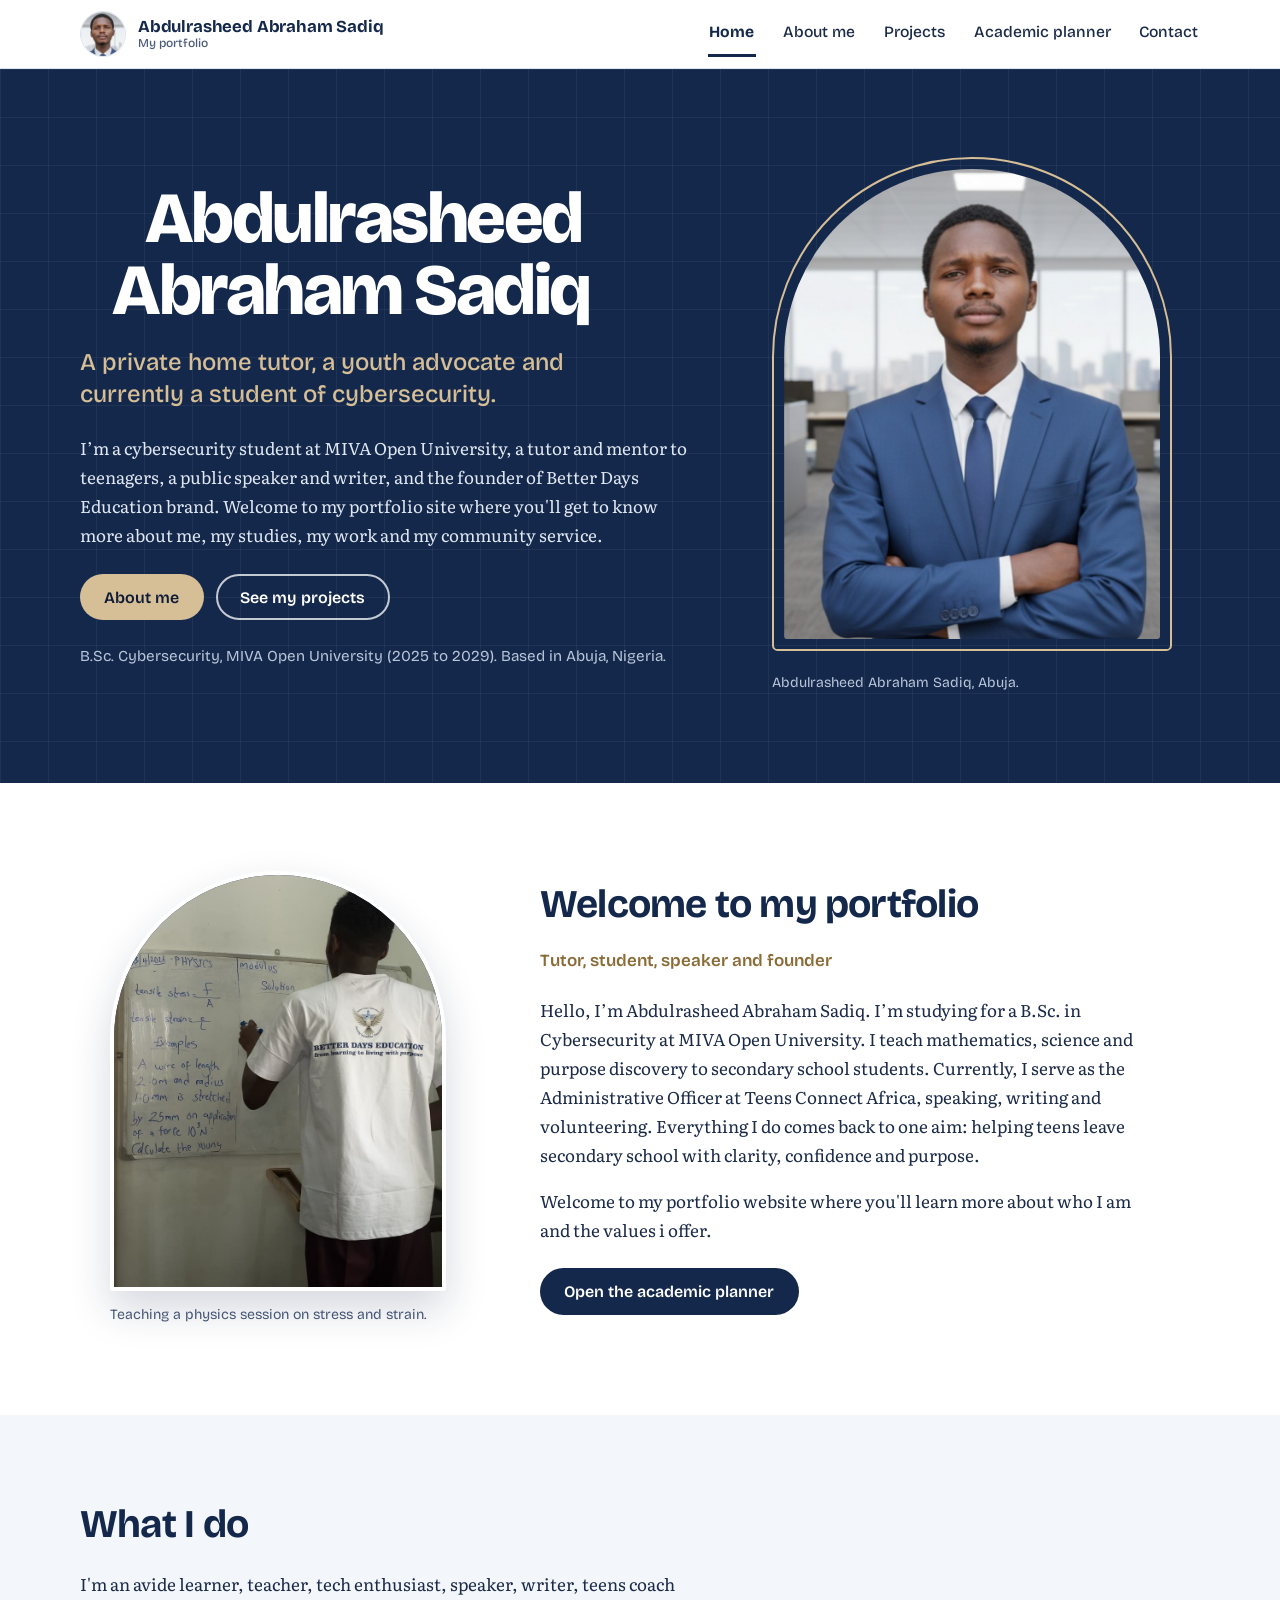
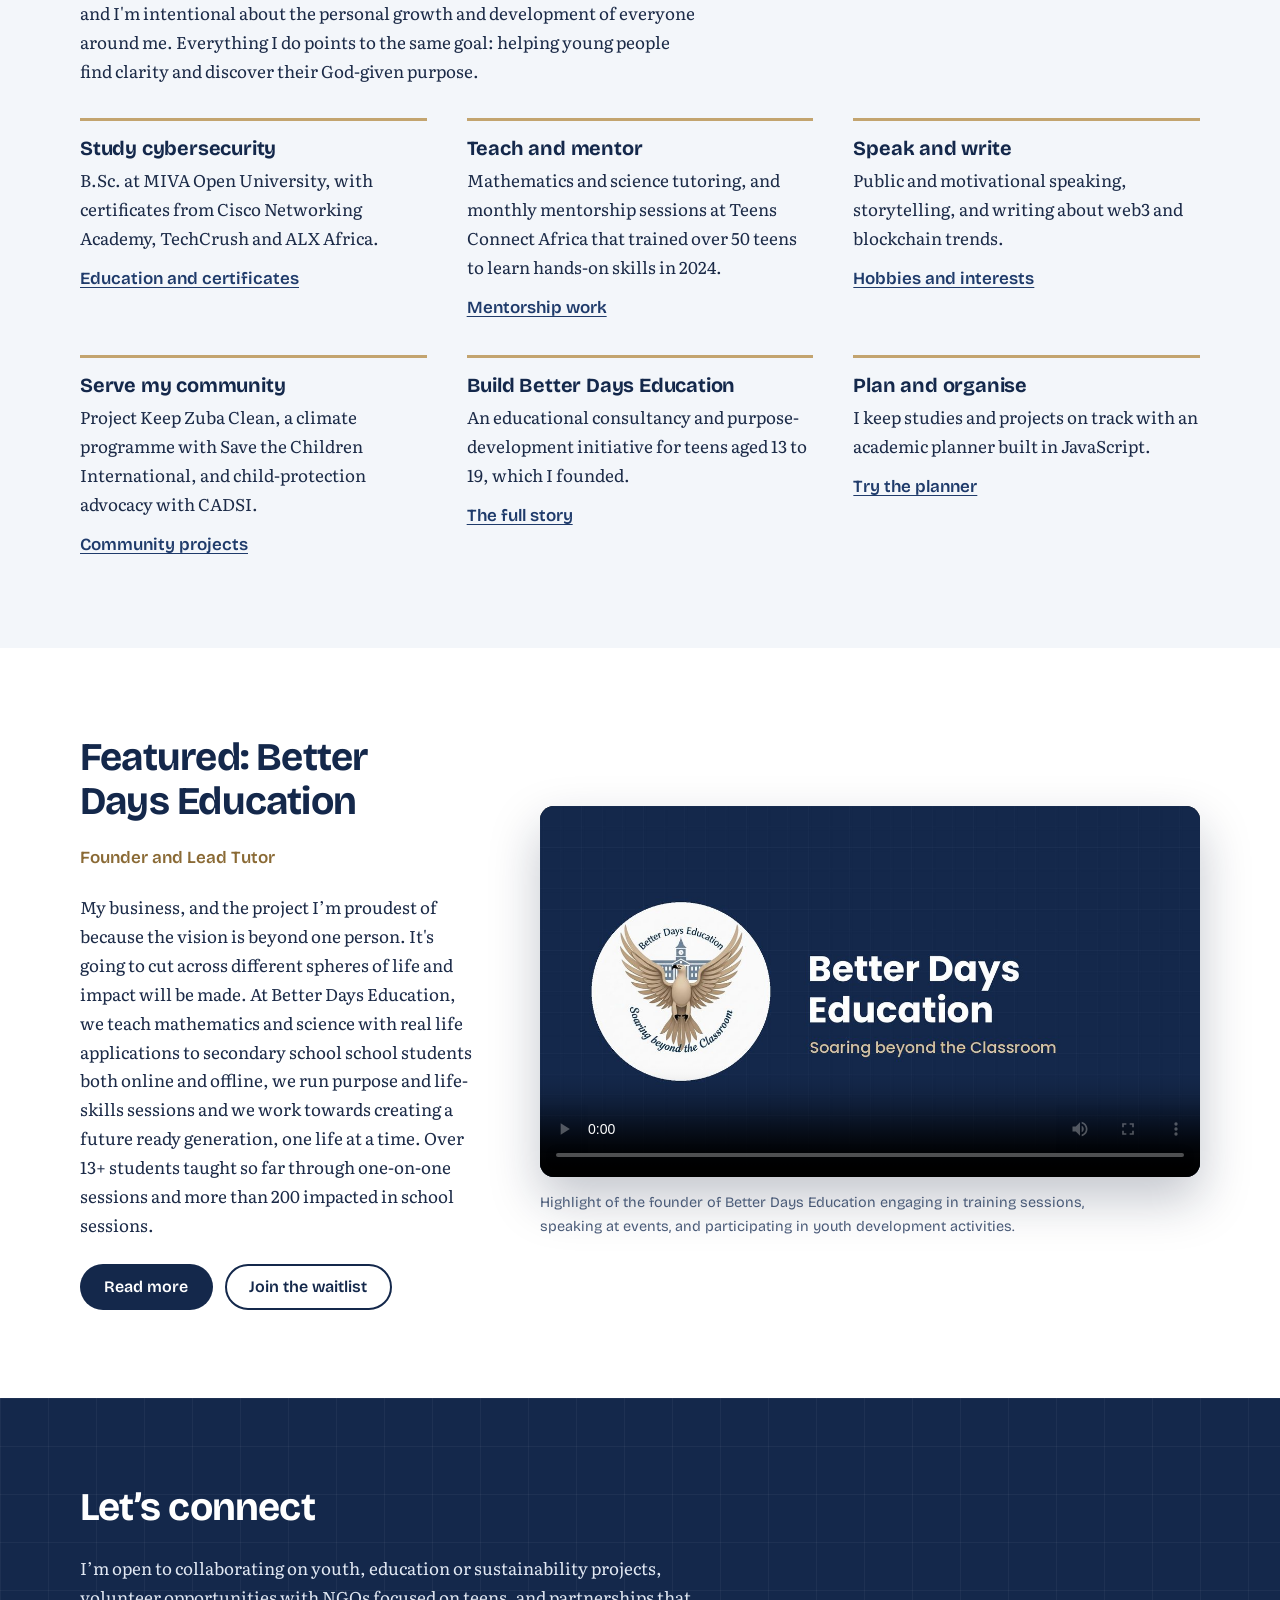
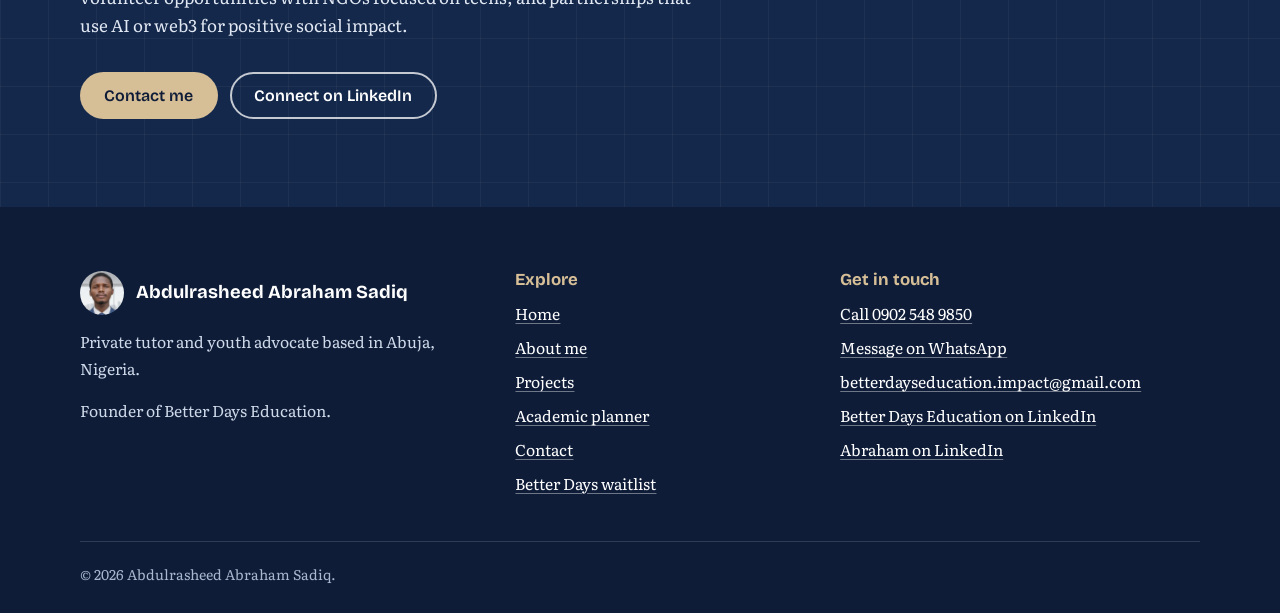
==== commit e73e9e8d: "made some changes to the about, project and index secton" ====
--- a/index.html
+++ b/index.html
@@ -80,7 +80,7 @@
         <div>
           <h2 id="welcome-title">Welcome to my portfolio</h2>
           <p class="role">Tutor, student, speaker and founder</p>
-          <p>Hello, I’m Abdulrasheed Abraham Sadiq. I’m studying for a B.Sc. in Cybersecurity at MIVA Open University. I teach mathematics, science and purpose discovery to secondary school students. Currently, I serve as theAdministrative Officer at Teens Connect Africa, speaking, writing and volunteering. Everything I do comes back to one aim: helping teens leave secondary school with clarity, confidence and purpose.</p>
+          <p>Hello, I’m Abdulrasheed Abraham Sadiq. I’m studying for a B.Sc. in Cybersecurity at MIVA Open University. I teach mathematics, science and purpose discovery to secondary school students. Currently, I serve as the Administrative Officer at Teens Connect Africa, speaking, writing and volunteering. Everything I do comes back to one aim: helping teens leave secondary school with clarity, confidence and purpose.</p>
           <p>Welcome to my portfolio website where you'll learn more about who I am and the values i offer.</p>
           <div class="btn-row">
             <a class="btn btn--primary" href="planner.html">Open the academic planner</a>
@@ -143,9 +143,8 @@
         </div>
         <figure class="video-frame">
           <video controls preload="metadata" playsinline poster="media/intro-poster.jpg" aria-describedby="video-desc">
-            <source src="media/better-days-intro1.mp4" type="video/mp4">
-            <source src="media/better-days-intro.webm" type="video/webm">
-            <p>Your browser cannot play this video. <a href="media/better-days-intro.mp4">Download the video</a> instead.</p>
+            <source src="media/better-days-intro2.mp4" type="video/mp4">
+            <p>Your browser cannot play this video. <a href="media/better-days-intro2.mp4">Download the video</a> instead.</p>
           </video>
           <figcaption id="video-desc">Highlight of the founder of Better Days Education engaging in training sessions, speaking at events, and participating in youth development activities.</figcaption>
         </figure>
